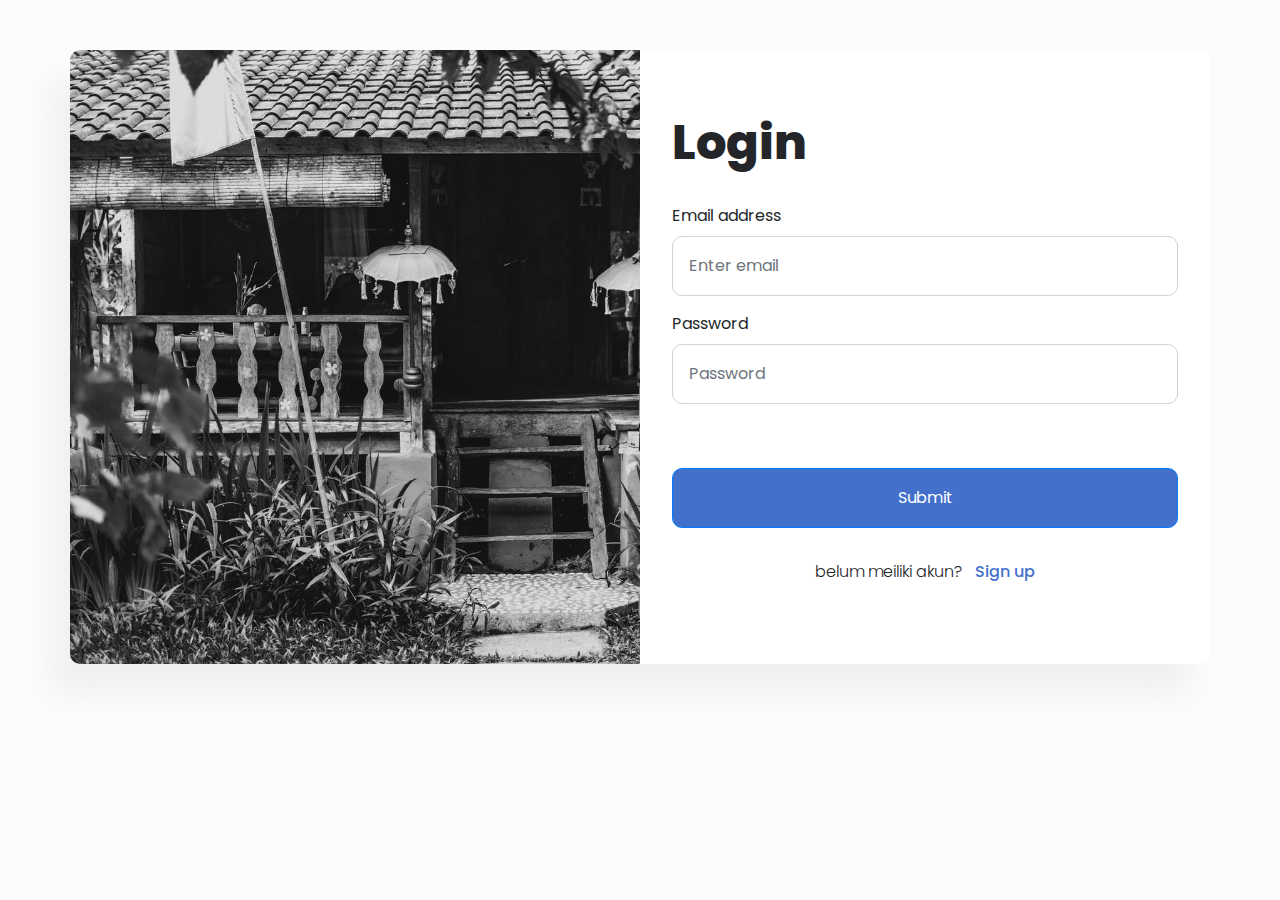
==== login/index.html @ bb7df91e "add login and register interface" ====
<!DOCTYPE html>
<html lang="en">
  <head>
    <!-- Required meta tags -->
    <meta charset="utf-8" />
    <meta
      name="viewport"
      content="width=device-width, initial-scale=1, shrink-to-fit=no"
    />

    <!-- Bootstrap CSS -->
    <link
      rel="stylesheet"
      href="https://cdn.jsdelivr.net/npm/bootstrap@4.3.1/dist/css/bootstrap.min.css"
      integrity="sha384-ggOyR0iXCbMQv3Xipma34MD+dH/1fQ784/j6cY/iJTQUOhcWr7x9JvoRxT2MZw1T"
      crossorigin="anonymous"
    />
    <link rel="stylesheet" href="assets/style.css" />
    <title>Login</title>
    <link rel="preconnect" href="https://fonts.googleapis.com" />
    <link rel="preconnect" href="https://fonts.gstatic.com" crossorigin />
    <link
      href="https://fonts.googleapis.com/css2?family=Poppins:ital,wght@0,100;0,300;0,400;0,500;0,700;0,900;1,100;1,200;1,300;1,400;1,500;1,600;1,700;1,800&display=swap"
      rel="stylesheet"
    />
  </head>
  <body>
    <div class="container">
      <div class="row">
        <div class="col-12 card">
          <div class="row">
            <div class="col-md-6 card-items item-image"></div>
            <div class="col-md-6 card-items item-form">
              <h3>Login</h3>
              <form>
                <div class="form-group">
                  <label for="exampleInputEmail1">Email address</label>
                  <input
                    type="email"
                    class="form-control"
                    id="exampleInputEmail1"
                    aria-describedby="emailHelp"
                    placeholder="Enter email"
                  />
                  <!-- <small id="emailHelp" class="form-text text-muted">We'll never share your email with anyone else.</small> -->
                </div>
                <div class="form-group">
                  <label for="exampleInputPassword1">Password</label>
                  <input
                    type="password"
                    class="form-control"
                    id="exampleInputPassword1"
                    placeholder="Password"
                  />
                </div>

                <button type="submit" class="btn btn-primary">Submit</button>
              </form>
              <div class="sign-up">
                <p>belum meiliki akun?</p>
                <a href="../signup/index.html">Sign up</a>
              </div>
            </div>
          </div>
        </div>
      </div>
    </div>

    <!-- Optional JavaScript -->
    <!-- jQuery first, then Popper.js, then Bootstrap JS -->
    <script
      src="https://code.jquery.com/jquery-3.3.1.slim.min.js"
      integrity="sha384-q8i/X+965DzO0rT7abK41JStQIAqVgRVzpbzo5smXKp4YfRvH+8abtTE1Pi6jizo"
      crossorigin="anonymous"
    ></script>
    <script
      src="https://cdn.jsdelivr.net/npm/popper.js@1.14.7/dist/umd/popper.min.js"
      integrity="sha384-UO2eT0CpHqdSJQ6hJty5KVphtPhzWj9WO1clHTMGa3JDZwrnQq4sF86dIHNDz0W1"
      crossorigin="anonymous"
    ></script>
    <script
      src="https://cdn.jsdelivr.net/npm/bootstrap@4.3.1/dist/js/bootstrap.min.js"
      integrity="sha384-JjSmVgyd0p3pXB1rRibZUAYoIIy6OrQ6VrjIEaFf/nJGzIxFDsf4x0xIM+B07jRM"
      crossorigin="anonymous"
    ></script>
  </body>
</html>
---- login/assets/style.css ----
body {
  background-color: #fafcfe;
  font-family: 'Poppins', sans-serif;
}

.card {
  background-color: white;
  border-radius: 10px;
  margin-top: 50px;
  margin-bottom: 50px;
  border: none;
  box-shadow: -20px 30px 30px rgba(174, 174, 174, 0.15);
}

.card .card-items {
  height: auto;
}

.card .card-items.item-image {
  background: url("../assets/img.jpg");
  background-size: cover;
  background-repeat: no-repeat;
  border-radius: 10px 0px 0px 10px;
}

.card .card-items.item-form {
  padding: 64px 32px;
}

.card .card-items.item-form h3 {
  font-size: 48px;
  font-weight: 800;
  font-size: 48px;  
  color: #232529;
}

.card .card-items.item-form form {
    margin-top: 32px;
}

.card .card-items.item-form form input {
    height: 60px;
    padding: 16px;
    border-radius: 10px;
}

.card .card-items.item-form form input:focus {
    outline: none !important;
    border-color: #4370CB;
    box-shadow: 0 0 0 #4370CB;
}

.card .card-items.item-form form button {
    height: 60px;
    padding: 16px;
    background-color: #4370CB;
    border-radius: 10px;
    width: 100%;
    margin-top: 48px;
}

.card .card-items.item-form form button:hover {
    height: 60px;
    padding: 16px;
    background-color: #113d94;
    border-radius: 10px;
    width: 100%;
    margin-top: 48px;
}

.card .card-items.item-form .sign-up {
    text-align: center;
    margin-top: 32px;
    font-weight: 300;
}

.card .card-items.item-form .sign-up p {
    display: inline-block;
}

.card .card-items.item-form .sign-up a {
    text-decoration: none;
    font-weight: 500;
    margin-left: 8px;
    color: #4370CB;
}
.card .card-items.item-form .sign-up a:hover {
    text-decoration: none;
    font-weight: 500;
    margin-left: 8px;
    color: #123c91;
}

/* @media screen and (min-width: 987px) {
    .card .card-items.item-image {
        background: url("https://factsofindonesia.com/wp-content/uploads/2020/10/traditional-house-of-balinese.jpg");
        background-size: cover;
        background-repeat: no-repeat;
        border-radius: 10px 0px 0px 10px;
        height: auto;
      }
  } */

@media screen and (max-width: 769px) {
    .card .card-items.item-image {
        border-radius: 10px 10px 0px 0px;
      }
  }
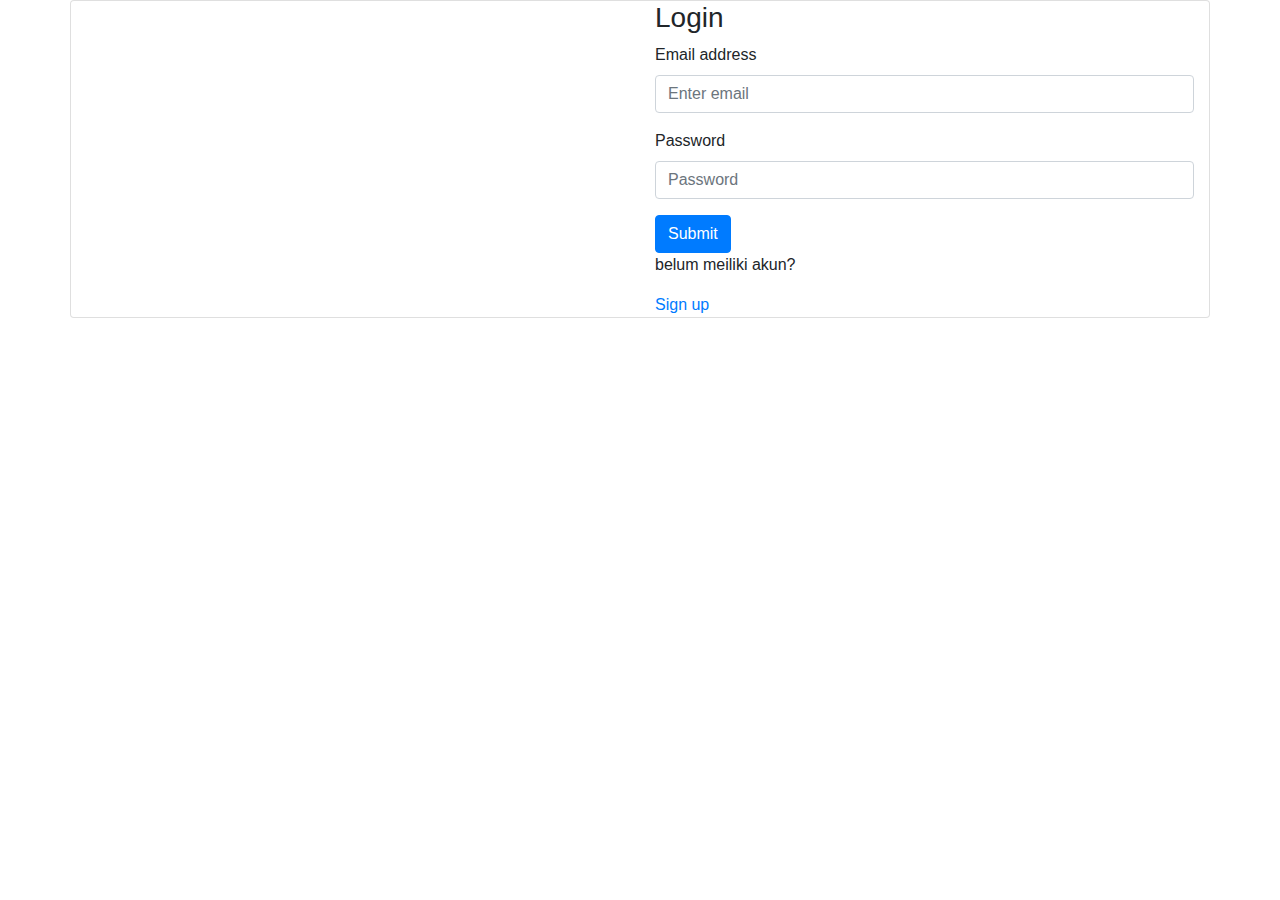
==== commit 82f2362d: "add search interface" ====
--- a/login/index.html
+++ b/login/index.html
@@ -54,7 +54,7 @@
                   />
                 </div>
 
-                <button type="submit" class="btn btn-primary">Submit</button>
+                <button type="submit" class="btn btn-primary" onclick="window.location.href='./../index.html'">Submit</button>
               </form>
               <div class="sign-up">
                 <p>belum meiliki akun?</p>
